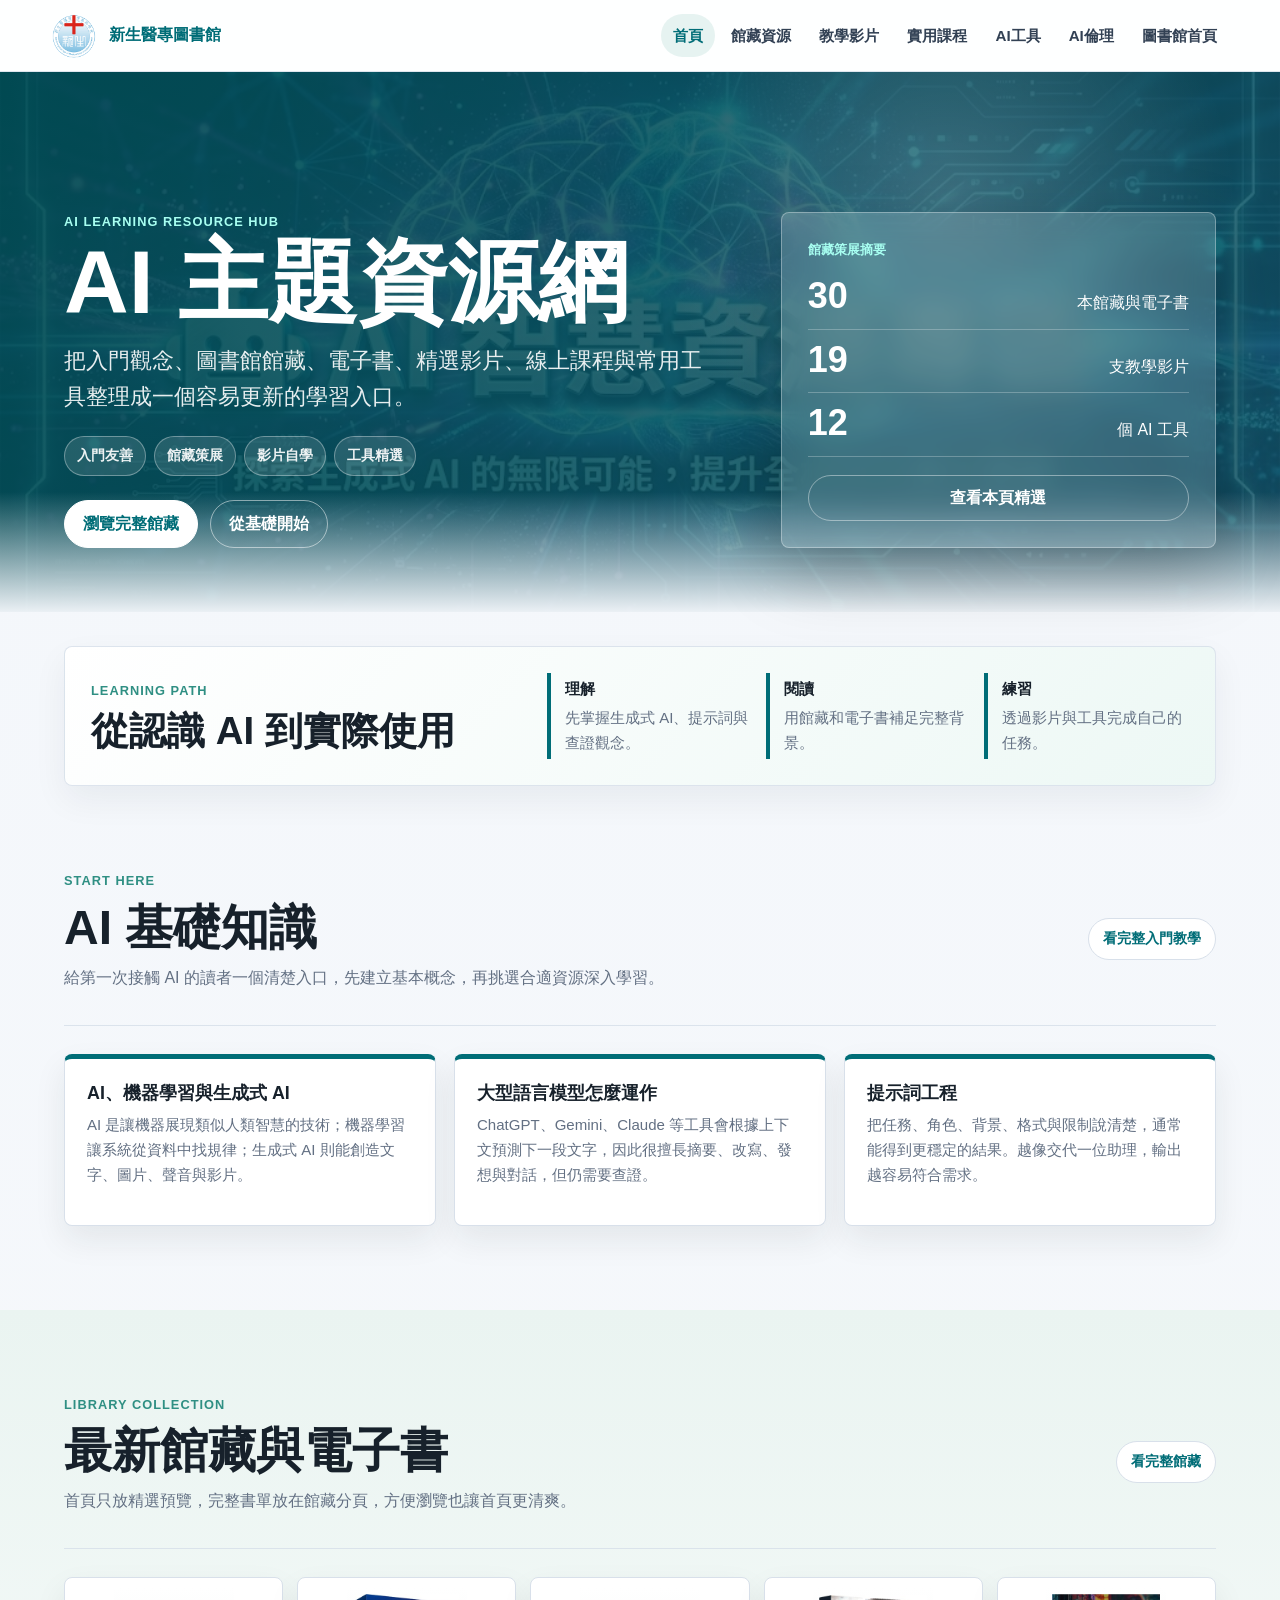
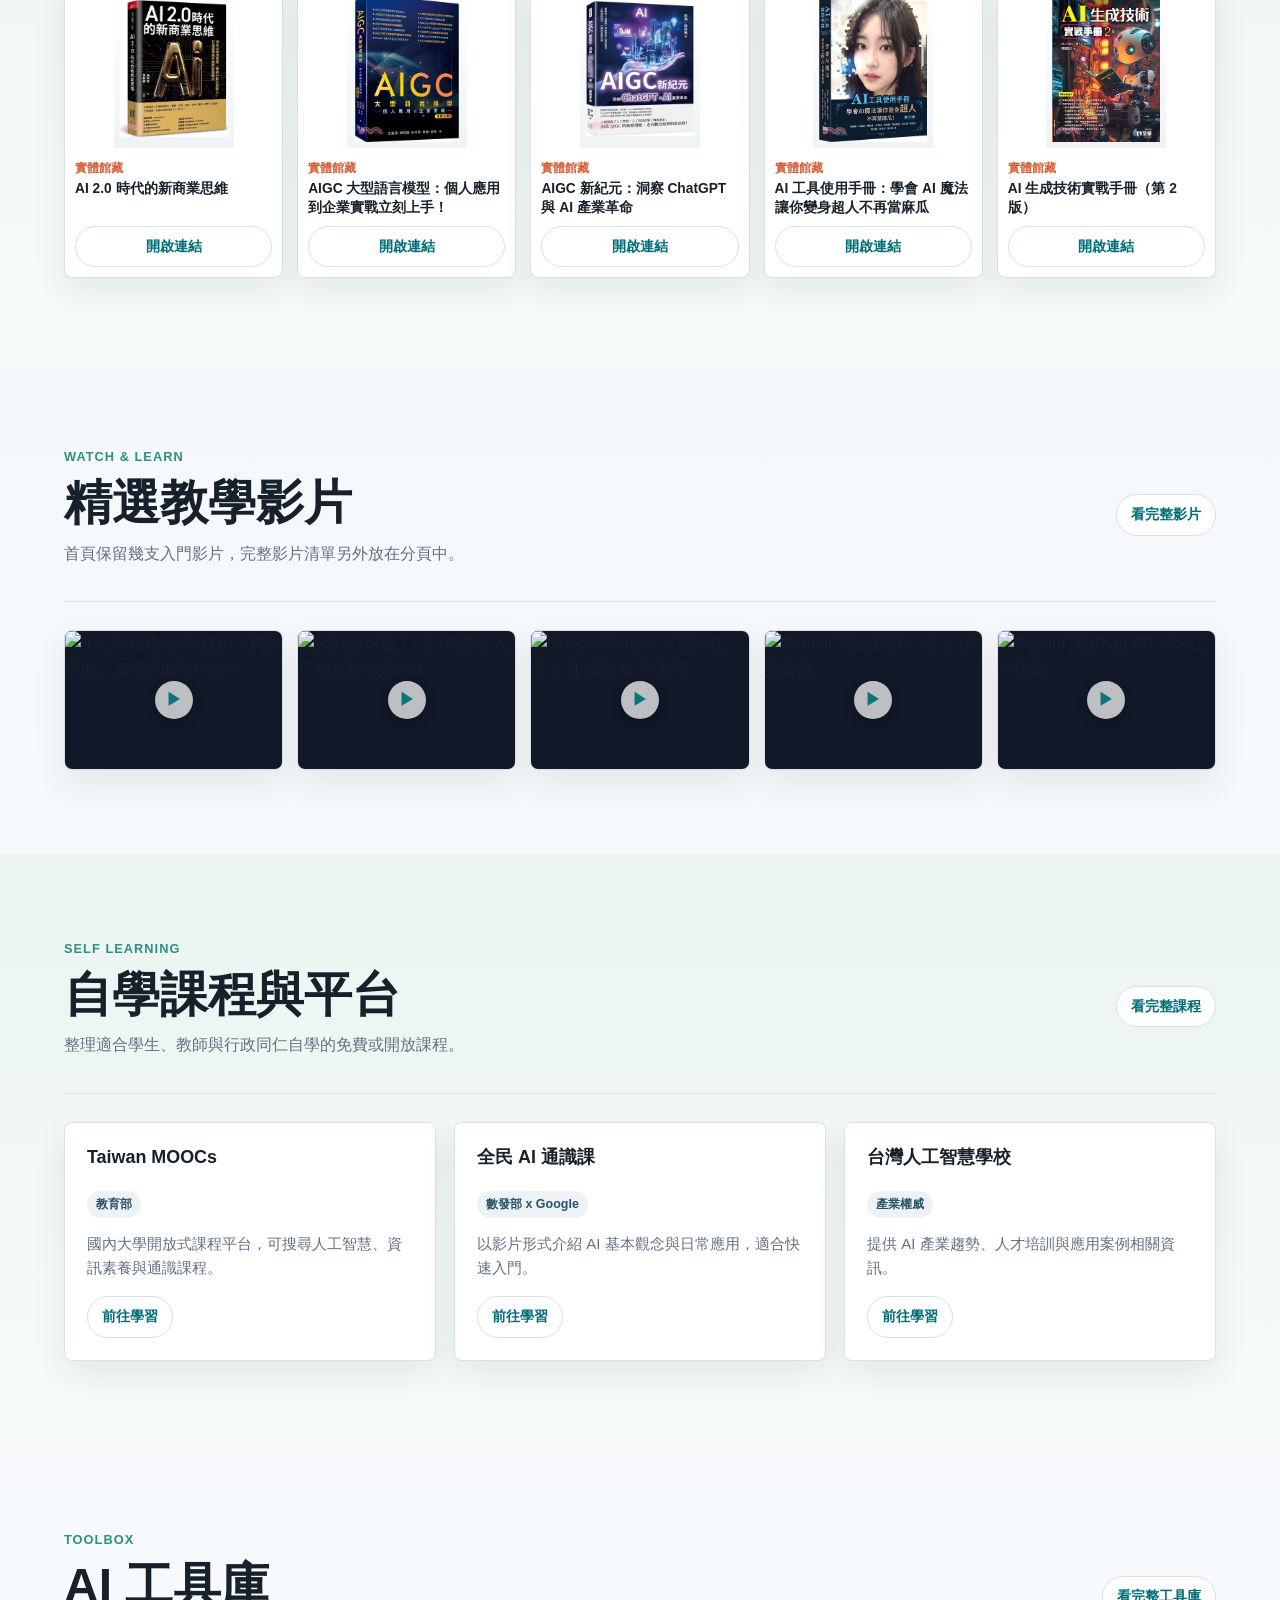
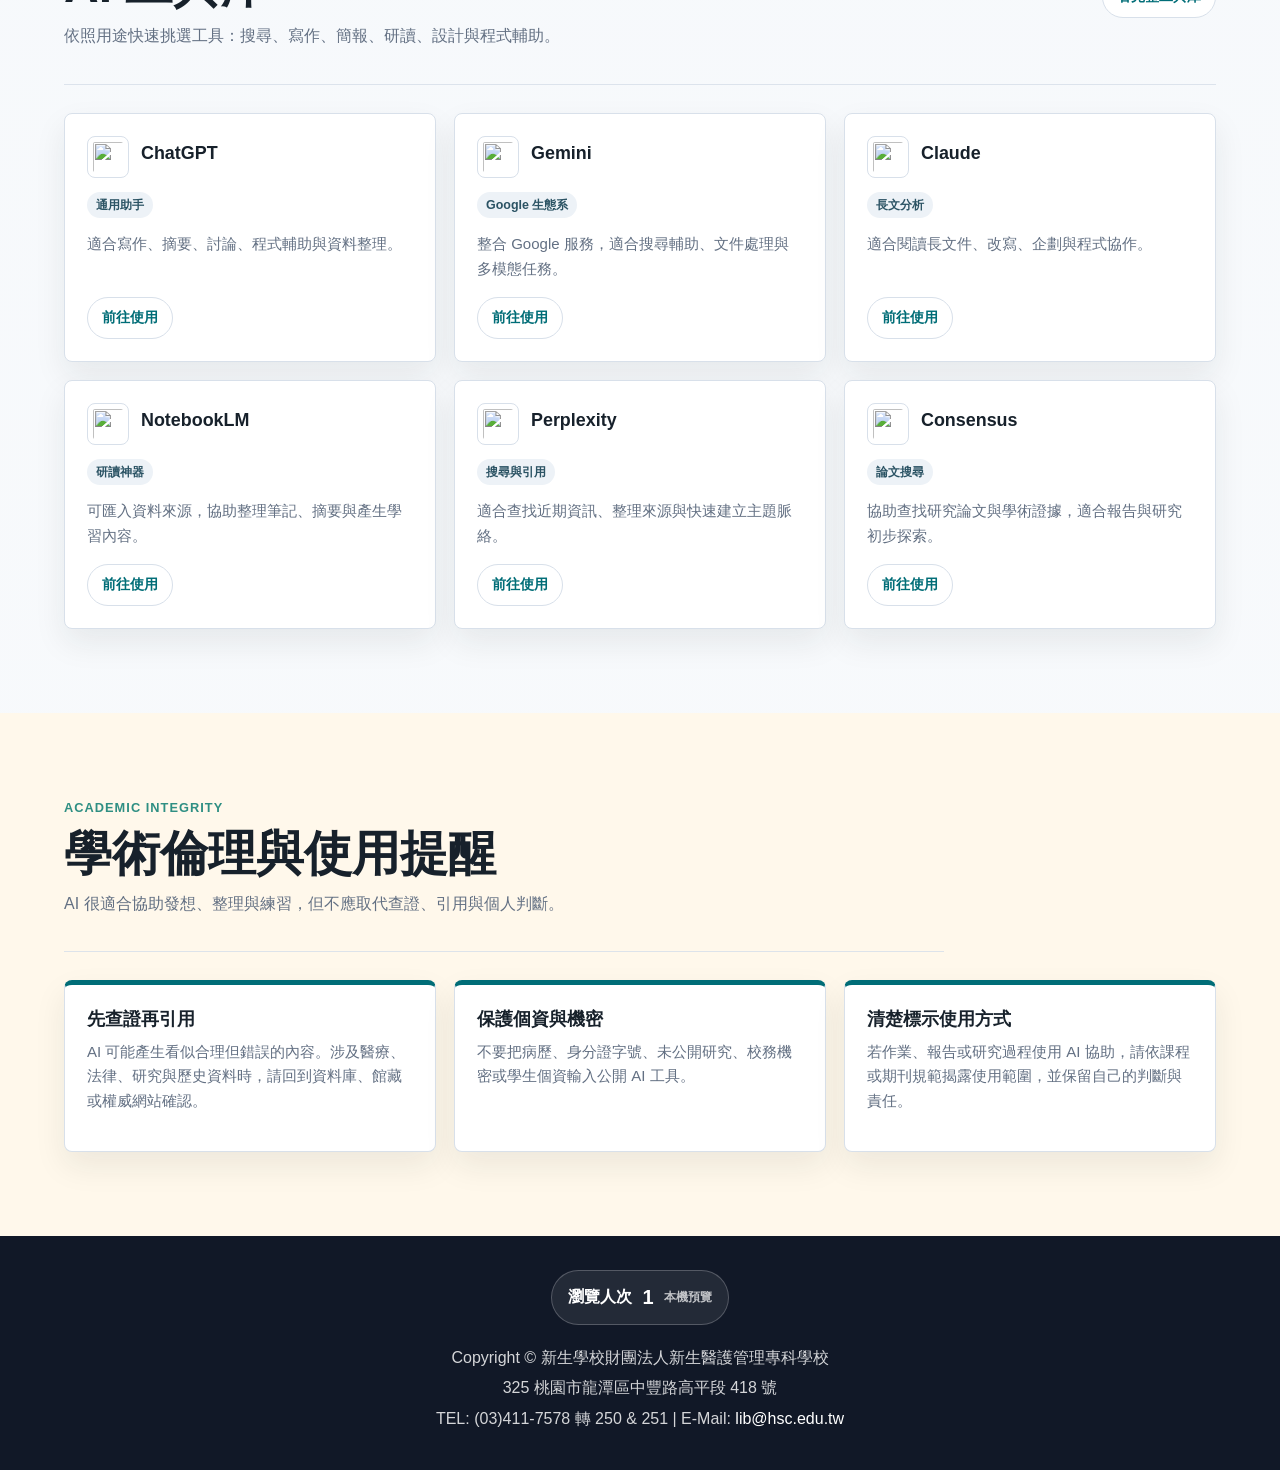
==== index.html @ f8f008c1 "Add files via upload" ====
<!DOCTYPE html>
<html lang="zh-TW">
<head>
  <meta charset="UTF-8">
  <meta name="viewport" content="width=device-width, initial-scale=1.0">
  <title>AI 主題資源網 | 新生醫專圖書館</title>
  <meta name="description" content="新生醫專圖書館 AI 主題資源網，整理 AI 基礎知識、電子書、實體館藏、影片、課程、工具與學術倫理。">
  <link rel="stylesheet" href="styles.css?v=20260626a">
</head>
<body class="home-page" data-page="home">
  <header class="site-header">
    <a class="brand" href="#top" aria-label="回到首頁">
      <img src="hsclogo.png" alt="新生醫專圖書館">
      <span>新生醫專圖書館</span>
    </a>
    <button class="menu-toggle" type="button" aria-expanded="false" aria-controls="siteNav">選單</button>
    <nav id="siteNav" class="site-nav" aria-label="主要導覽">
      <a class="active" href="index.html">首頁</a>
      <a href="books.html">館藏資源</a>
      <a href="videos.html">教學影片</a>
      <a href="courses.html">實用課程</a>
      <a href="tools.html">AI工具</a>
      <a href="index.html#ethics">AI倫理</a>
      <a href="https://lib.hsc.edu.tw/" target="_blank" rel="noreferrer">圖書館首頁</a>
    </nav>
  </header>

  <main id="top">
    <section class="hero">
      <div class="hero-copy">
        <p class="eyebrow">AI Learning Resource Hub</p>
        <h1>AI 主題資源網</h1>
        <p class="lead">把入門觀念、圖書館館藏、電子書、精選影片、線上課程與常用工具整理成一個容易更新的學習入口。</p>
        <div class="hero-tags" aria-label="網站特色">
          <span>入門友善</span>
          <span>館藏策展</span>
          <span>影片自學</span>
          <span>工具精選</span>
        </div>
        <div class="hero-actions">
          <a class="button primary" href="books.html">瀏覽完整館藏</a>
          <a class="button quiet" href="basics.html">從基礎開始</a>
        </div>
      </div>
      <div class="hero-panel" aria-label="資源分類摘要">
        <p class="panel-kicker">館藏策展摘要</p>
        <div>
          <strong id="statBooks">0</strong>
          <span>本館藏與電子書</span>
        </div>
        <div>
          <strong id="statVideos">0</strong>
          <span>支教學影片</span>
        </div>
        <div>
          <strong id="statTools">0</strong>
          <span>個 AI 工具</span>
        </div>
        <a class="panel-link" href="#books">查看本頁精選</a>
      </div>
    </section>

    <section class="curation-strip" aria-label="學習路徑">
      <div>
        <p class="eyebrow">Learning Path</p>
        <h2>從認識 AI 到實際使用</h2>
      </div>
      <ol>
        <li><span>理解</span>先掌握生成式 AI、提示詞與查證觀念。</li>
        <li><span>閱讀</span>用館藏和電子書補足完整背景。</li>
        <li><span>練習</span>透過影片與工具完成自己的任務。</li>
      </ol>
    </section>

    <section id="basics" class="section">
      <div class="section-heading with-action">
        <div>
          <p class="eyebrow">Start Here</p>
          <h2>AI 基礎知識</h2>
          <p>給第一次接觸 AI 的讀者一個清楚入口，先建立基本概念，再挑選合適資源深入學習。</p>
        </div>
        <a class="button small" href="basics.html">看完整入門教學</a>
      </div>
      <div id="basicsGrid" class="info-grid"></div>
    </section>

    <section id="books" class="section soft">
      <div class="section-heading with-action">
        <div>
          <p class="eyebrow">Library Collection</p>
          <h2>最新館藏與電子書</h2>
          <p>首頁只放精選預覽，完整書單放在館藏分頁，方便瀏覽也讓首頁更清爽。</p>
        </div>
        <a class="button small" href="books.html">看完整館藏</a>
      </div>
      <div id="bookGrid" class="book-grid compact-grid"></div>
    </section>

    <section id="videos" class="section">
      <div class="section-heading with-action">
        <div>
          <p class="eyebrow">Watch & Learn</p>
          <h2>精選教學影片</h2>
          <p>首頁保留幾支入門影片，完整影片清單另外放在分頁中。</p>
        </div>
        <a class="button small" href="videos.html">看完整影片</a>
      </div>
      <div id="videoGrid" class="video-grid compact-grid"></div>
    </section>

    <section id="courses" class="section soft">
      <div class="section-heading with-action">
        <div>
          <p class="eyebrow">Self Learning</p>
          <h2>自學課程與平台</h2>
          <p>整理適合學生、教師與行政同仁自學的免費或開放課程。</p>
        </div>
        <a class="button small" href="courses.html">看完整課程</a>
      </div>
      <div id="courseGrid" class="resource-grid compact-grid"></div>
    </section>

    <section id="tools" class="section">
      <div class="section-heading with-action">
        <div>
          <p class="eyebrow">Toolbox</p>
          <h2>AI 工具庫</h2>
          <p>依照用途快速挑選工具：搜尋、寫作、簡報、研讀、設計與程式輔助。</p>
        </div>
        <a class="button small" href="tools.html">看完整工具庫</a>
      </div>
      <div id="toolGrid" class="resource-grid compact-grid"></div>
    </section>

    <section id="ethics" class="section ethics">
      <div class="section-heading">
        <p class="eyebrow">Academic Integrity</p>
        <h2>學術倫理與使用提醒</h2>
        <p>AI 很適合協助發想、整理與練習，但不應取代查證、引用與個人判斷。</p>
      </div>
      <div id="ethicsGrid" class="info-grid"></div>
    </section>

  </main>

  <footer class="site-footer">
    <div class="visit-counter" data-visit-counter>
      <span>瀏覽人次</span>
      <strong data-visit-number>--</strong>
      <small data-visit-status>載入中</small>
    </div>
    <p>Copyright © 新生學校財團法人新生醫護管理專科學校</p>
    <p>325 桃園市龍潭區中豐路高平段 418 號</p>
    <p>TEL: (03)411-7578 轉 250 & 251 | E-Mail: <a href="mailto:lib@hsc.edu.tw">lib@hsc.edu.tw</a></p>
  </footer>

  <script src="data.js?v=20260626b"></script>
  <script src="app.js?v=20260626b"></script>
  <script src="counter-config.js?v=20260626a"></script>
  <script src="counter.js?v=20260626a"></script>
</body>
</html>
---- styles.css ----
:root {
  --ink: #17212b;
  --muted: #637083;
  --line: #d8e0ea;
  --paper: #ffffff;
  --wash: #f4f7fb;
  --soft: #eaf4f1;
  --brand: #006d77;
  --brand-2: #2f8f83;
  --accent: #d65f38;
  --gold: #b8872e;
  --shadow: 0 18px 45px rgba(23, 33, 43, 0.1);
}

* {
  box-sizing: border-box;
}

html {
  scroll-behavior: smooth;
}

body {
  margin: 0;
  color: var(--ink);
  background:
    linear-gradient(180deg, #eef6f5 0, var(--wash) 360px, #f8fafc 100%);
  font-family: "Microsoft JhengHei", "Noto Sans TC", Arial, sans-serif;
  line-height: 1.65;
}

a {
  color: inherit;
  text-decoration: none;
}

img {
  display: block;
  max-width: 100%;
}

.site-header {
  position: sticky;
  top: 0;
  z-index: 20;
  display: flex;
  align-items: center;
  justify-content: space-between;
  gap: 24px;
  min-height: 72px;
  padding: 10px clamp(20px, 4vw, 56px);
  background: rgba(255, 255, 255, 0.92);
  border-bottom: 1px solid rgba(216, 224, 234, 0.8);
  backdrop-filter: blur(16px);
}

.brand {
  display: inline-flex;
  align-items: center;
  gap: 12px;
  font-weight: 800;
  color: var(--brand);
  white-space: nowrap;
}

.brand img {
  width: 46px;
  height: 46px;
  object-fit: contain;
}

.site-nav {
  display: flex;
  align-items: center;
  gap: 4px;
}

.site-nav a {
  padding: 9px 12px;
  border-radius: 999px;
  color: #324154;
  font-size: 0.95rem;
  font-weight: 700;
}

.site-nav a:hover,
.site-nav a.active {
  color: var(--brand);
  background: #e6f3f1;
}

.menu-toggle {
  display: none;
  border: 1px solid var(--line);
  border-radius: 999px;
  background: var(--paper);
  color: var(--brand);
  padding: 8px 14px;
  font-weight: 800;
}

main {
  overflow: hidden;
}

.hero {
  position: relative;
  display: grid;
  grid-template-columns: minmax(0, 1.2fr) minmax(300px, 0.8fr);
  gap: clamp(28px, 5vw, 72px);
  align-items: end;
  min-height: 540px;
  padding: clamp(52px, 7vw, 100px) clamp(20px, 5vw, 72px) clamp(36px, 5vw, 72px);
  background:
    radial-gradient(circle at 74% 24%, rgba(255, 255, 255, 0.2), transparent 28%),
    linear-gradient(120deg, rgba(0, 77, 84, 0.94), rgba(20, 84, 102, 0.82)),
    url("image_3.jpg") center/cover;
  color: white;
}

.hero::after {
  position: absolute;
  inset: auto 0 0;
  height: 120px;
  content: "";
  background: linear-gradient(180deg, transparent, rgba(244, 247, 251, 0.96));
  pointer-events: none;
}

.hero-copy {
  position: relative;
  z-index: 1;
  max-width: 760px;
}

.eyebrow {
  margin: 0 0 8px;
  color: var(--brand-2);
  font-size: 0.8rem;
  font-weight: 900;
  letter-spacing: 0.08em;
  text-transform: uppercase;
}

.hero .eyebrow {
  color: #a8fff1;
}

h1,
h2,
h3,
p {
  margin-top: 0;
}

h1 {
  margin-bottom: 18px;
  font-size: clamp(2.8rem, 7vw, 5.8rem);
  line-height: 0.95;
  letter-spacing: 0;
}

h2 {
  margin-bottom: 10px;
  font-size: clamp(1.8rem, 4vw, 3rem);
  line-height: 1.15;
  letter-spacing: 0;
}

h3 {
  margin-bottom: 8px;
  font-size: 1.12rem;
  line-height: 1.35;
}

.lead {
  max-width: 650px;
  color: rgba(255, 255, 255, 0.9);
  font-size: clamp(1.05rem, 2vw, 1.35rem);
}

.hero-tags {
  display: flex;
  flex-wrap: wrap;
  gap: 8px;
  margin: 22px 0 24px;
}

.hero-tags span {
  border: 1px solid rgba(255, 255, 255, 0.34);
  border-radius: 999px;
  padding: 7px 12px;
  background: rgba(255, 255, 255, 0.12);
  color: rgba(255, 255, 255, 0.92);
  font-size: 0.88rem;
  font-weight: 800;
}

.hero-actions,
.section-heading.with-action,
.card-actions {
  display: flex;
  align-items: center;
  gap: 12px;
  flex-wrap: wrap;
}

.button {
  display: inline-flex;
  align-items: center;
  justify-content: center;
  min-height: 44px;
  padding: 10px 18px;
  border: 1px solid var(--line);
  border-radius: 999px;
  background: var(--paper);
  color: var(--brand);
  font-weight: 900;
}

.button.primary {
  border-color: var(--brand);
  background: var(--brand);
  color: white;
}

.hero .button.primary {
  border-color: white;
  background: white;
  color: var(--brand);
}

.hero .button.quiet {
  border-color: rgba(255, 255, 255, 0.5);
  background: transparent;
  color: white;
}

.button.small {
  min-height: 38px;
  padding: 8px 14px;
  font-size: 0.9rem;
}

.hero-panel {
  position: relative;
  z-index: 1;
  display: grid;
  gap: 12px;
  padding: 26px;
  border: 1px solid rgba(255, 255, 255, 0.32);
  border-radius: 8px;
  background: rgba(255, 255, 255, 0.16);
  box-shadow: 0 24px 70px rgba(0, 0, 0, 0.22);
  backdrop-filter: blur(14px);
}

.panel-kicker {
  margin-bottom: 6px;
  color: #a8fff1;
  font-size: 0.82rem;
  font-weight: 900;
}

.hero-panel div {
  display: flex;
  align-items: baseline;
  justify-content: space-between;
  gap: 20px;
  padding-bottom: 12px;
  border-bottom: 1px solid rgba(255, 255, 255, 0.25);
}

.hero-panel div:last-child {
  border-bottom: 0;
  padding-bottom: 0;
}

.hero-panel strong {
  font-size: 2.25rem;
  line-height: 1;
}

.panel-link {
  display: inline-flex;
  justify-content: center;
  margin-top: 6px;
  border: 1px solid rgba(255, 255, 255, 0.42);
  border-radius: 999px;
  padding: 9px 14px;
  color: white;
  font-weight: 900;
}

.quick-nav {
  display: grid;
  grid-template-columns: repeat(4, 1fr);
  gap: 14px;
  margin: -32px clamp(20px, 5vw, 72px) 0;
  position: relative;
  z-index: 2;
  background: transparent;
  border-bottom: 0;
}

.quick-nav a {
  display: grid;
  gap: 5px;
  min-height: 118px;
  padding: 20px;
  border: 1px solid rgba(216, 224, 234, 0.9);
  border-radius: 8px;
  background: var(--paper);
  color: var(--ink);
  box-shadow: 0 16px 34px rgba(23, 33, 43, 0.08);
  font-weight: 900;
}

.quick-nav span {
  color: var(--accent);
  font-size: 0.8rem;
}

.quick-nav em {
  color: var(--muted);
  font-size: 0.88rem;
  font-style: normal;
  font-weight: 600;
}

.curation-strip {
  display: grid;
  grid-template-columns: minmax(260px, 0.8fr) minmax(0, 1.2fr);
  gap: 28px;
  align-items: center;
  margin: 34px clamp(20px, 5vw, 72px) 0;
  padding: 26px;
  border: 1px solid rgba(216, 224, 234, 0.85);
  border-radius: 8px;
  background: linear-gradient(135deg, #ffffff, #edf8f5);
  box-shadow: 0 14px 34px rgba(23, 33, 43, 0.06);
}

.curation-strip h2 {
  margin-bottom: 0;
  font-size: clamp(1.6rem, 3vw, 2.4rem);
}

.curation-strip ol {
  display: grid;
  grid-template-columns: repeat(3, minmax(0, 1fr));
  gap: 14px;
  margin: 0;
  padding: 0;
  list-style: none;
}

.curation-strip li {
  border-left: 4px solid var(--brand);
  padding: 4px 0 4px 14px;
  color: var(--muted);
  font-size: 0.94rem;
}

.curation-strip li span {
  display: block;
  margin-bottom: 4px;
  color: var(--ink);
  font-weight: 900;
}

.section {
  padding: clamp(48px, 7vw, 84px) clamp(20px, 5vw, 72px);
}

.home-page .section {
  position: relative;
}

.page-hero {
  padding: clamp(52px, 8vw, 96px) clamp(20px, 5vw, 72px);
  background:
    linear-gradient(120deg, rgba(0, 109, 119, 0.96), rgba(31, 80, 96, 0.88)),
    url("image_3.jpg") center/cover;
  color: white;
}

.page-hero h1 {
  margin-bottom: 14px;
  font-size: clamp(2.5rem, 6vw, 5rem);
}

.page-hero p {
  max-width: 760px;
  color: rgba(255, 255, 255, 0.86);
}

.page-hero .eyebrow {
  color: #a8fff1;
}

.list-page .page-hero {
  padding: clamp(32px, 5vw, 56px) clamp(20px, 5vw, 72px);
}

.list-page .page-hero h1 {
  font-size: clamp(2.1rem, 4.5vw, 3.8rem);
}

.list-page .section {
  padding-top: clamp(28px, 4vw, 48px);
}

.section.soft {
  background: linear-gradient(180deg, var(--soft), #f7fbfa);
}

.section-heading {
  max-width: 880px;
  margin-bottom: 28px;
}

.home-page .section-heading {
  border-bottom: 1px solid rgba(216, 224, 234, 0.85);
  padding-bottom: 18px;
}

.section-heading p:last-child {
  color: var(--muted);
}

.section-heading.with-action {
  justify-content: space-between;
  max-width: none;
}

.segmented {
  display: flex;
  gap: 6px;
  padding: 5px;
  border: 1px solid var(--line);
  border-radius: 999px;
  background: var(--paper);
}

.segment {
  border: 0;
  border-radius: 999px;
  background: transparent;
  color: var(--muted);
  cursor: pointer;
  padding: 9px 14px;
  font: inherit;
  font-weight: 900;
}

.segment.active {
  background: var(--brand);
  color: white;
}

.info-grid,
.resource-grid {
  display: grid;
  grid-template-columns: repeat(3, minmax(0, 1fr));
  gap: 18px;
}

.book-grid {
  display: grid;
  grid-template-columns: repeat(5, minmax(0, 1fr));
  gap: 18px;
}

.video-grid {
  display: grid;
  grid-template-columns: repeat(5, minmax(0, 1fr));
  gap: 18px;
}

.list-page .book-grid {
  grid-template-columns: repeat(5, minmax(0, 1fr));
  gap: 18px;
}

.list-page .video-grid {
  grid-template-columns: repeat(5, minmax(0, 1fr));
  gap: 18px;
}

.info-card,
.resource-card,
.book-card,
.video-card {
  border: 1px solid var(--line);
  border-radius: 8px;
  background: var(--paper);
  box-shadow: 0 10px 28px rgba(23, 33, 43, 0.06);
}

.home-page .info-card,
.home-page .resource-card,
.home-page .book-card,
.home-page .video-card {
  box-shadow: 0 14px 32px rgba(23, 33, 43, 0.08);
}

.info-card,
.resource-card {
  padding: 22px;
}

.info-card {
  border-top: 5px solid var(--brand);
}

.info-card p,
.resource-card p,
.book-meta,
.video-card p {
  color: var(--muted);
  font-size: 0.94rem;
}

.resource-card {
  display: flex;
  flex-direction: column;
  min-height: 230px;
}

.resource-top {
  display: flex;
  align-items: center;
  gap: 12px;
  margin-bottom: 14px;
}

.resource-logo {
  width: 42px;
  height: 42px;
  border: 1px solid var(--line);
  border-radius: 8px;
  padding: 5px;
  object-fit: contain;
  background: white;
}

.tag {
  display: inline-flex;
  align-items: center;
  width: fit-content;
  min-height: 26px;
  margin-bottom: 14px;
  padding: 3px 9px;
  border-radius: 999px;
  background: #edf2f7;
  color: #2b5364;
  font-size: 0.78rem;
  font-weight: 900;
}

.resource-card .button {
  margin-top: auto;
  width: fit-content;
}

.book-card {
  overflow: hidden;
  display: flex;
  flex-direction: column;
}

.book-cover {
  display: flex;
  align-items: center;
  justify-content: center;
  aspect-ratio: 4 / 5;
  padding: 14px;
  background: linear-gradient(180deg, #ffffff, #eef4f6);
}

.book-cover img {
  width: 100%;
  height: 100%;
  object-fit: contain;
}

.list-page .book-cover {
  width: 150px;
  height: 201px;
  max-width: calc(100% - 20px);
  margin: 10px auto 0;
  padding: 8px;
  aspect-ratio: auto;
}

.list-page .book-cover img {
  width: 100%;
  height: 100%;
  object-fit: contain;
}

.list-page .book-body {
  padding: 11px;
}

.list-page .book-card h3 {
  min-height: 2.9em;
  font-size: 0.92rem;
  line-height: 1.45;
}

.list-page .book-meta {
  margin-bottom: 10px;
  font-size: 0.78rem;
  line-height: 1.45;
}

.list-page .book-type {
  font-size: 0.72rem;
}

.list-page .book-body .button {
  min-height: 34px;
  padding: 6px 10px;
  font-size: 0.8rem;
}

.book-body {
  display: flex;
  flex: 1;
  flex-direction: column;
  padding: 14px;
}

.book-type {
  color: var(--accent);
  font-size: 0.78rem;
  font-weight: 900;
}

.book-card h3 {
  display: -webkit-box;
  min-height: 3.1em;
  overflow: hidden;
  -webkit-box-orient: vertical;
  -webkit-line-clamp: 2;
}

.home-page .book-grid {
  grid-template-columns: repeat(5, minmax(0, 1fr));
  gap: 14px;
}

.home-page .book-cover {
  width: 120px;
  height: 160px;
  max-width: calc(100% - 18px);
  margin: 10px auto 0;
  padding: 6px;
  aspect-ratio: auto;
}

.home-page .book-body {
  padding: 10px;
}

.home-page .book-body .book-meta {
  display: none;
}

.home-page .book-card h3 {
  min-height: 2.8em;
  font-size: 0.86rem;
  line-height: 1.4;
}

.home-page .video-grid {
  grid-template-columns: repeat(5, minmax(0, 1fr));
  gap: 14px;
}

.home-page .video-thumb img {
  object-fit: contain;
  background: #111827;
}

.home-page .video-body h3 {
  min-height: 2.8em;
  font-size: 0.84rem;
  line-height: 1.4;
}

.home-page .video-body {
  padding: 10px;
}

.home-page .video-channel {
  font-size: 0.76rem;
}

.home-page .play-mark {
  width: 38px;
  height: 38px;
  font-size: 1rem;
}

.book-meta {
  margin-bottom: 14px;
}

.book-body .button {
  margin-top: auto;
  width: 100%;
}

.video-card {
  overflow: hidden;
  border-radius: 8px;
  box-shadow: 0 8px 22px rgba(23, 33, 43, 0.12);
}

.list-page .video-card {
  background: transparent;
  border: 0;
  box-shadow: 0 8px 22px rgba(23, 33, 43, 0.16);
}

.video-thumb {
  position: relative;
  aspect-ratio: 16 / 9;
  overflow: hidden;
  background: #111827;
}

.video-thumb img {
  width: 100%;
  height: 100%;
  object-fit: cover;
}

.list-page .video-thumb {
  aspect-ratio: 16 / 9;
  border-radius: 8px;
}

.list-page .video-body {
  padding: 13px 14px 16px;
}

.list-page .video-body h3 {
  min-height: 3em;
  font-size: 0.94rem;
  line-height: 1.5;
}

.list-page .video-card p {
  margin-bottom: 0;
  font-size: 0.82rem;
}

.play-mark {
  position: absolute;
  inset: 50% auto auto 50%;
  transform: translate(-50%, -50%);
  display: grid;
  place-items: center;
  width: 48px;
  height: 48px;
  border-radius: 999px;
  background: rgba(255, 255, 255, 0.72);
  color: rgba(0, 109, 119, 0.92);
  box-shadow: 0 4px 12px rgba(0, 0, 0, 0.18);
  font-weight: 900;
  font-size: 1.25rem;
}

.list-page .play-mark {
  width: 46px;
  height: 46px;
  background: rgba(255, 255, 255, 0.7);
  color: rgba(0, 109, 119, 0.78);
}

.video-body {
  padding: 13px 14px 16px;
}

.video-channel {
  color: var(--brand);
  font-size: 0.82rem;
  font-weight: 800;
  line-height: 1.45;
  margin-bottom: 0;
}

.video-body h3 {
  display: -webkit-box;
  min-height: 3em;
  overflow: hidden;
  -webkit-box-orient: vertical;
  -webkit-line-clamp: 2;
  margin-bottom: 10px;
  color: var(--ink);
  font-size: 0.94rem;
  line-height: 1.5;
  font-weight: 500;
}

.ethics {
  background: #fff8eb;
}

.update-guide {
  display: flex;
  align-items: center;
  justify-content: space-between;
  gap: 24px;
  background: var(--ink);
  color: white;
}

.update-guide > div {
  max-width: 820px;
}

.update-guide p {
  color: rgba(255, 255, 255, 0.78);
}

.update-guide code {
  color: #fff0a8;
}

.site-footer {
  padding: 34px 20px;
  background: #111827;
  color: rgba(255, 255, 255, 0.82);
  text-align: center;
}

.site-footer p {
  margin: 4px 0;
}

.site-footer a {
  color: white;
}

.visit-counter {
  display: inline-flex;
  align-items: center;
  justify-content: center;
  gap: 10px;
  margin-bottom: 16px;
  padding: 10px 16px;
  border: 1px solid rgba(255, 255, 255, 0.22);
  border-radius: 999px;
  background: rgba(255, 255, 255, 0.08);
  color: white;
  font-weight: 900;
}

.visit-counter strong {
  font-size: 1.25rem;
}

.visit-counter small {
  color: rgba(255, 255, 255, 0.72);
  font-size: 0.78rem;
}

@media (max-width: 1100px) {
  .curation-strip {
    grid-template-columns: 1fr;
  }

  .curation-strip ol {
    grid-template-columns: 1fr;
  }

  .home-page .book-grid,
  .book-grid {
    grid-template-columns: repeat(4, minmax(0, 1fr));
  }

  .home-page .video-grid,
  .video-grid {
    grid-template-columns: repeat(3, minmax(0, 1fr));
  }

  .list-page .book-grid,
  .list-page .video-grid {
    grid-template-columns: repeat(5, minmax(0, 1fr));
  }
}

@media (max-width: 900px) {
  .site-header {
    align-items: flex-start;
    flex-wrap: wrap;
  }

  .menu-toggle {
    display: inline-flex;
  }

  .site-nav {
    display: none;
    width: 100%;
    grid-template-columns: repeat(2, 1fr);
  }

  .site-nav.open {
    display: grid;
  }

  .hero {
    grid-template-columns: 1fr;
    min-height: auto;
  }

  .quick-nav {
    grid-template-columns: repeat(2, minmax(0, 1fr));
    margin-top: 18px;
  }

  .info-grid,
  .resource-grid {
    grid-template-columns: repeat(2, minmax(0, 1fr));
  }

  .book-grid,
  .home-page .book-grid,
  .home-page .video-grid,
  .video-grid {
    grid-template-columns: repeat(2, minmax(0, 1fr));
  }

  .list-page .book-grid,
  .list-page .video-grid {
    grid-template-columns: repeat(3, minmax(0, 1fr));
  }
}

@media (max-width: 620px) {
  .site-header {
    padding-inline: 16px;
  }

  .brand span {
    font-size: 0.95rem;
  }

  .quick-nav,
  .curation-strip,
  .info-grid,
  .resource-grid,
  .book-grid,
  .video-grid {
    grid-template-columns: 1fr;
  }

  .quick-nav,
  .curation-strip {
    margin-inline: 16px;
  }

  .quick-nav a {
    min-height: 96px;
  }

  .section-heading.with-action,
  .update-guide {
    align-items: flex-start;
    flex-direction: column;
  }

  .segmented {
    width: 100%;
    overflow-x: auto;
  }
}
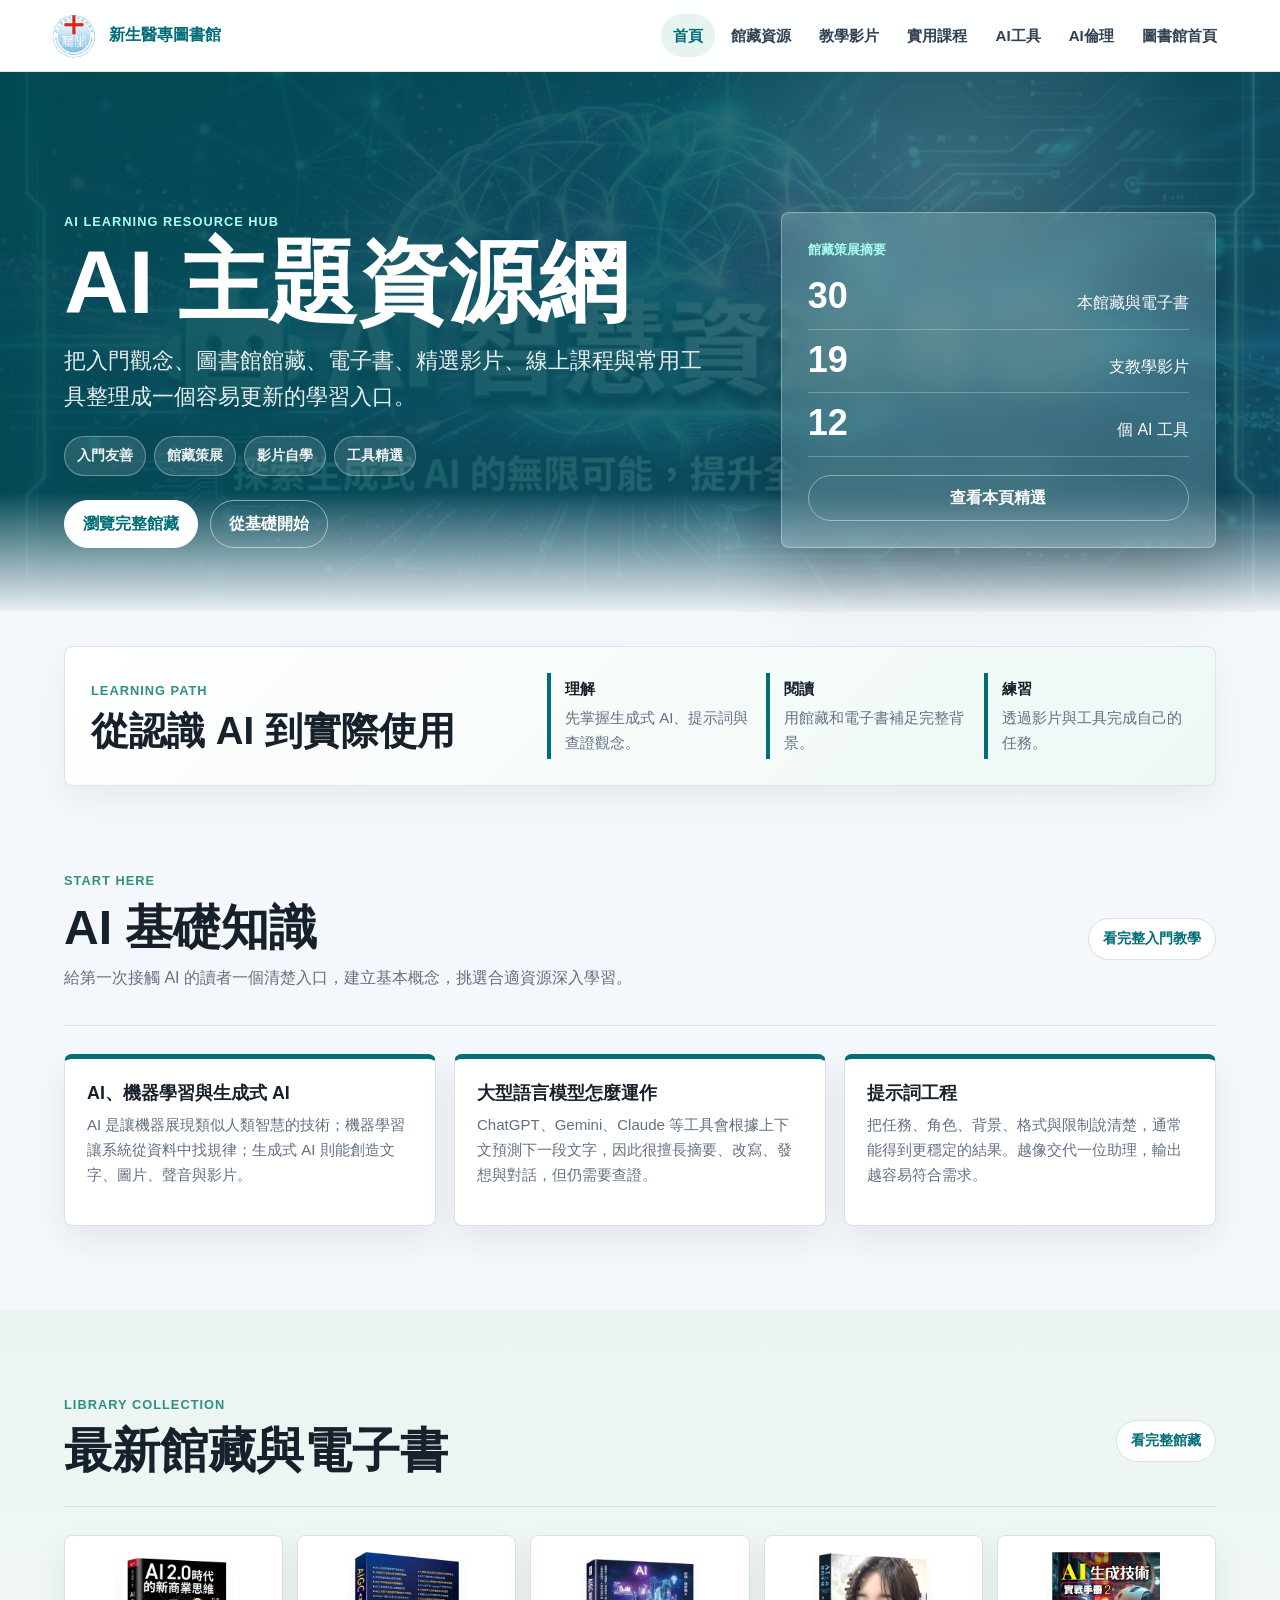
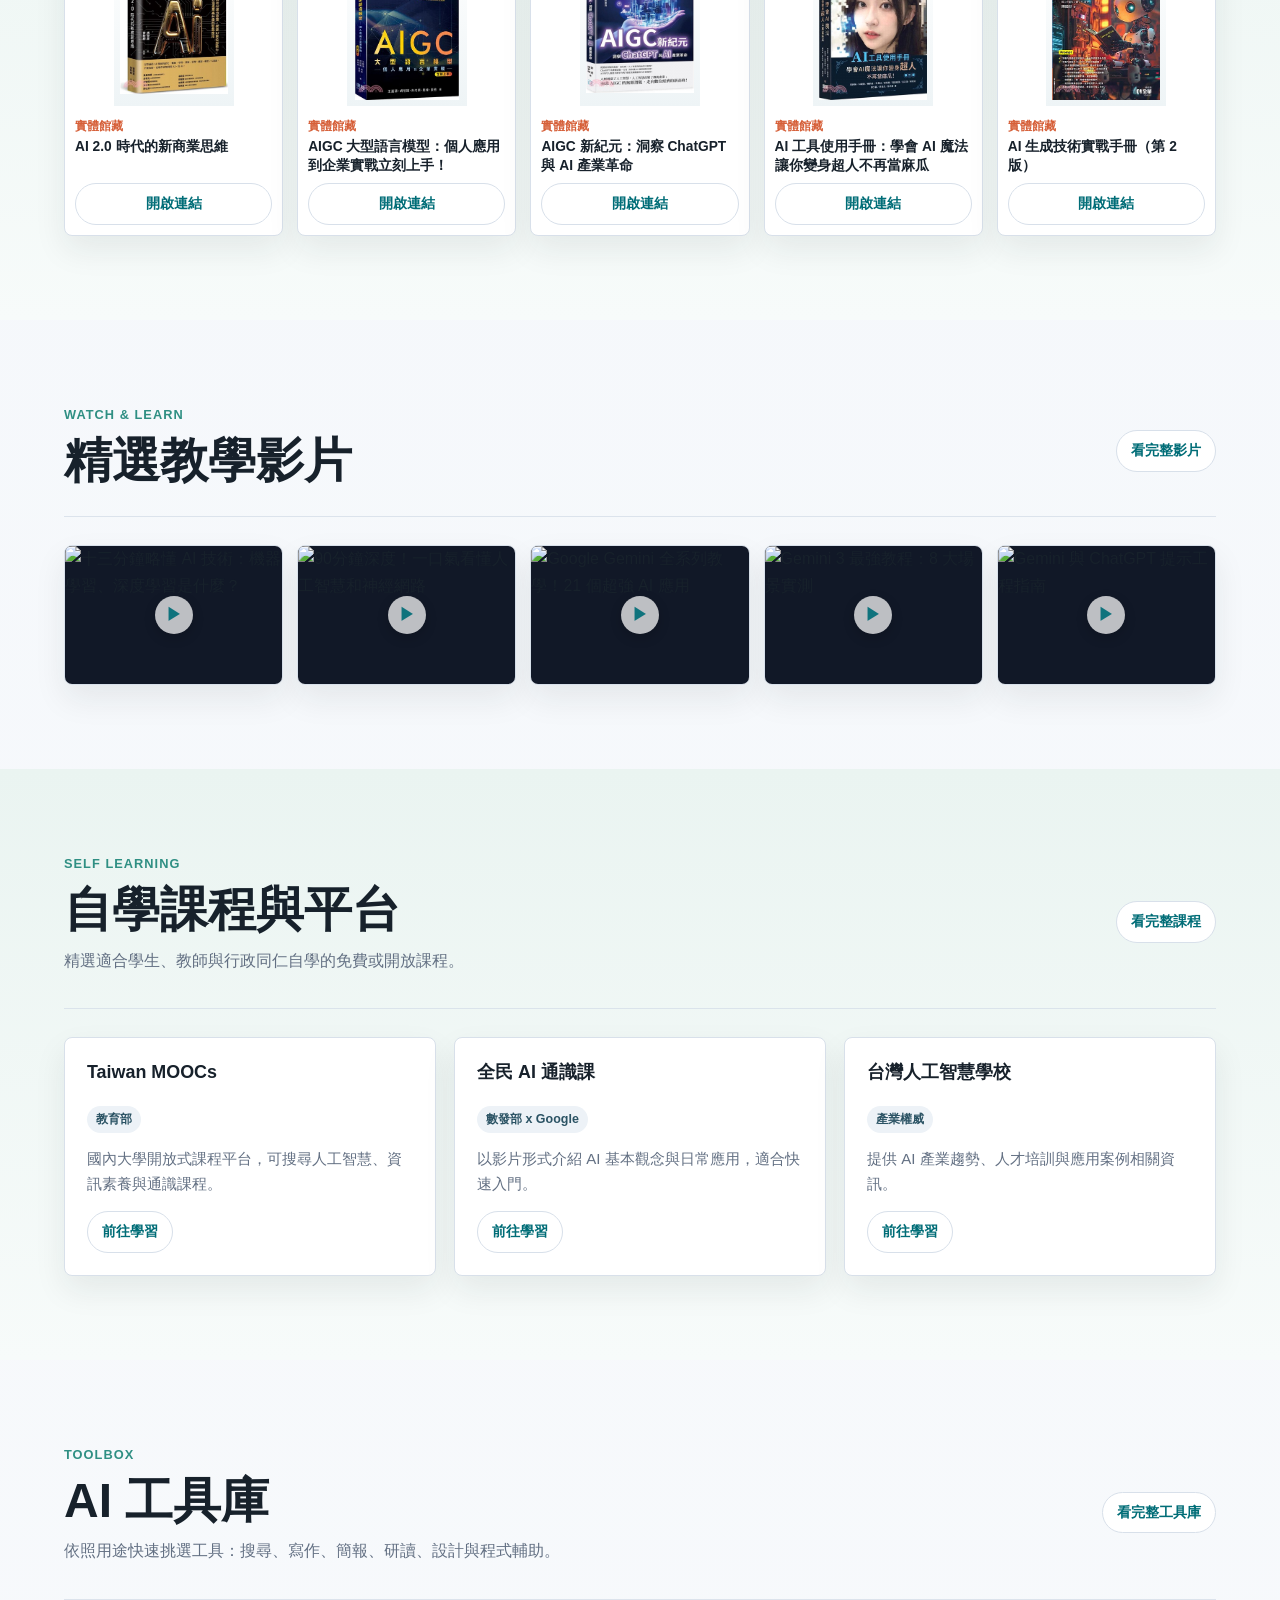
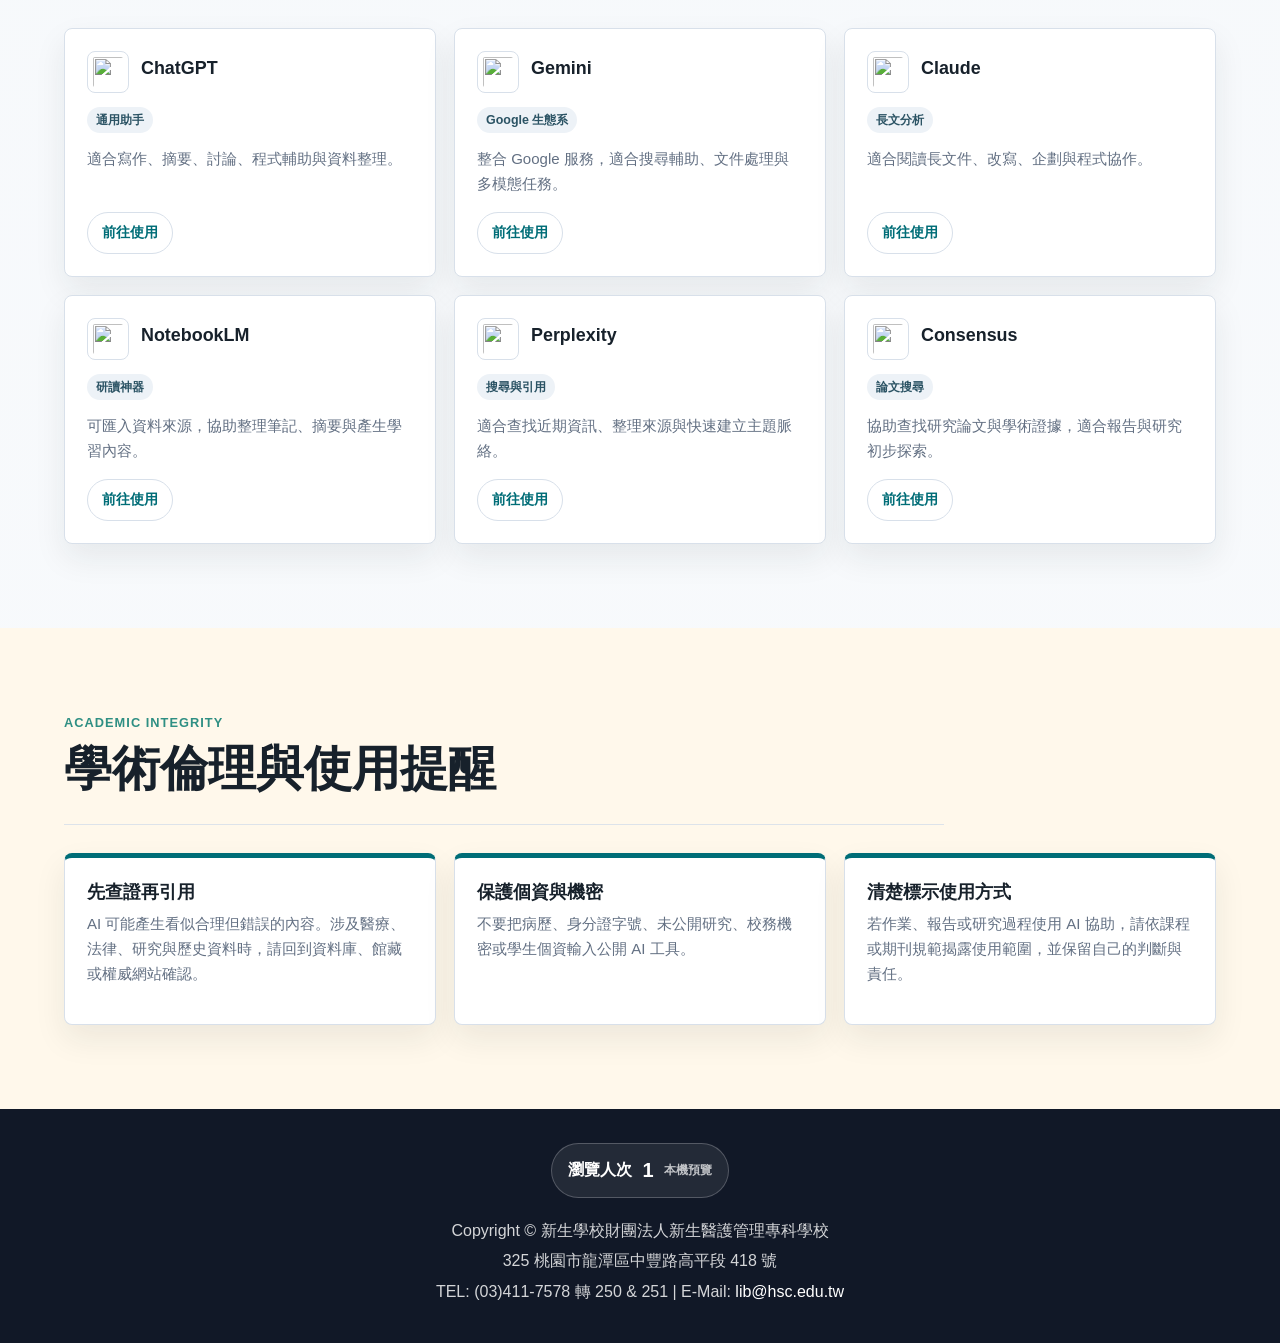
==== commit 2cebaecb: "Refine text content for clarity in index.html Updated several paragraphs for clarity and conciseness" ====
--- a/index.html
+++ b/index.html
@@ -77,7 +77,7 @@
         <div>
           <p class="eyebrow">Start Here</p>
           <h2>AI 基礎知識</h2>
-          <p>給第一次接觸 AI 的讀者一個清楚入口，先建立基本概念，再挑選合適資源深入學習。</p>
+          <p>給第一次接觸 AI 的讀者一個清楚入口，建立基本概念，挑選合適資源深入學習。</p>
         </div>
         <a class="button small" href="basics.html">看完整入門教學</a>
       </div>
@@ -89,8 +89,7 @@
         <div>
           <p class="eyebrow">Library Collection</p>
           <h2>最新館藏與電子書</h2>
-          <p>首頁只放精選預覽，完整書單放在館藏分頁，方便瀏覽也讓首頁更清爽。</p>
-        </div>
+                </div>
         <a class="button small" href="books.html">看完整館藏</a>
       </div>
       <div id="bookGrid" class="book-grid compact-grid"></div>
@@ -101,8 +100,7 @@
         <div>
           <p class="eyebrow">Watch & Learn</p>
           <h2>精選教學影片</h2>
-          <p>首頁保留幾支入門影片，完整影片清單另外放在分頁中。</p>
-        </div>
+                 </div>
         <a class="button small" href="videos.html">看完整影片</a>
       </div>
       <div id="videoGrid" class="video-grid compact-grid"></div>
@@ -113,7 +111,7 @@
         <div>
           <p class="eyebrow">Self Learning</p>
           <h2>自學課程與平台</h2>
-          <p>整理適合學生、教師與行政同仁自學的免費或開放課程。</p>
+          <p>精選適合學生、教師與行政同仁自學的免費或開放課程。</p>
         </div>
         <a class="button small" href="courses.html">看完整課程</a>
       </div>
@@ -136,8 +134,7 @@
       <div class="section-heading">
         <p class="eyebrow">Academic Integrity</p>
         <h2>學術倫理與使用提醒</h2>
-        <p>AI 很適合協助發想、整理與練習，但不應取代查證、引用與個人判斷。</p>
-      </div>
+            </div>
       <div id="ethicsGrid" class="info-grid"></div>
     </section>
 
